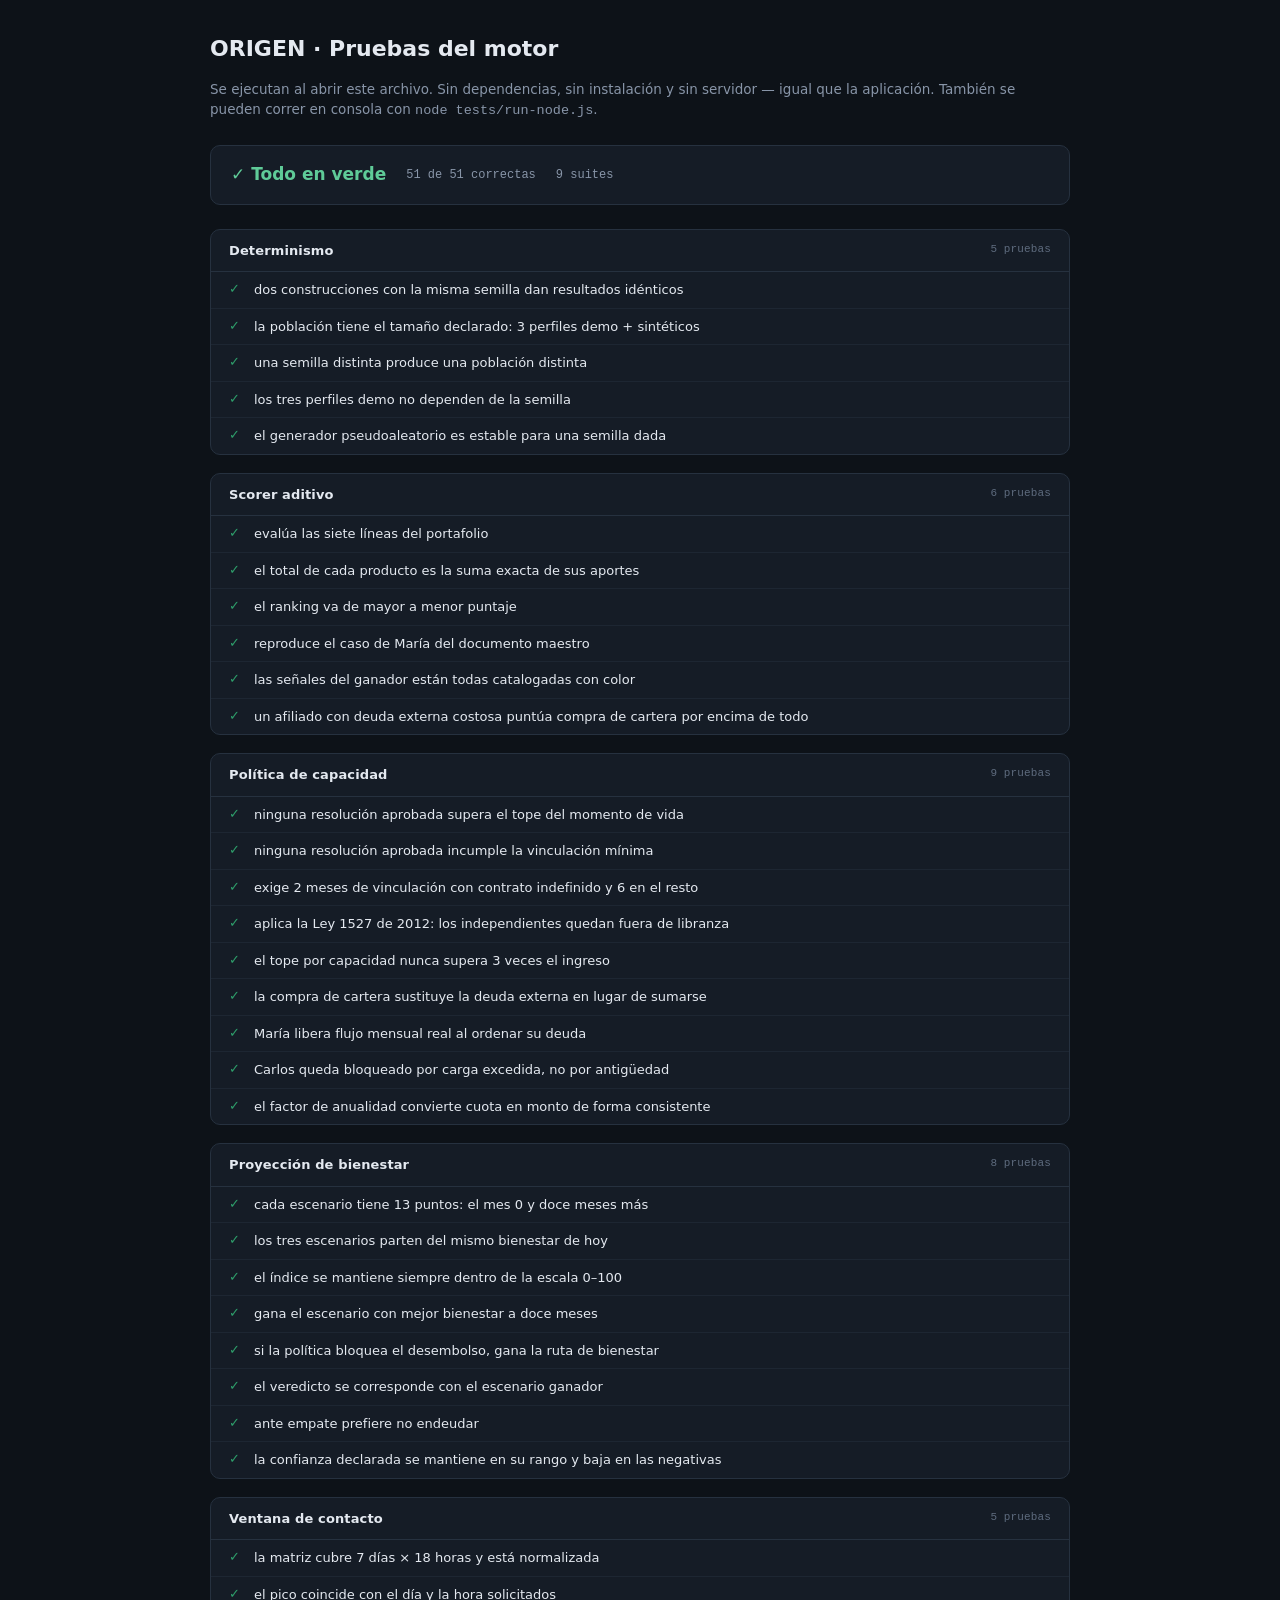
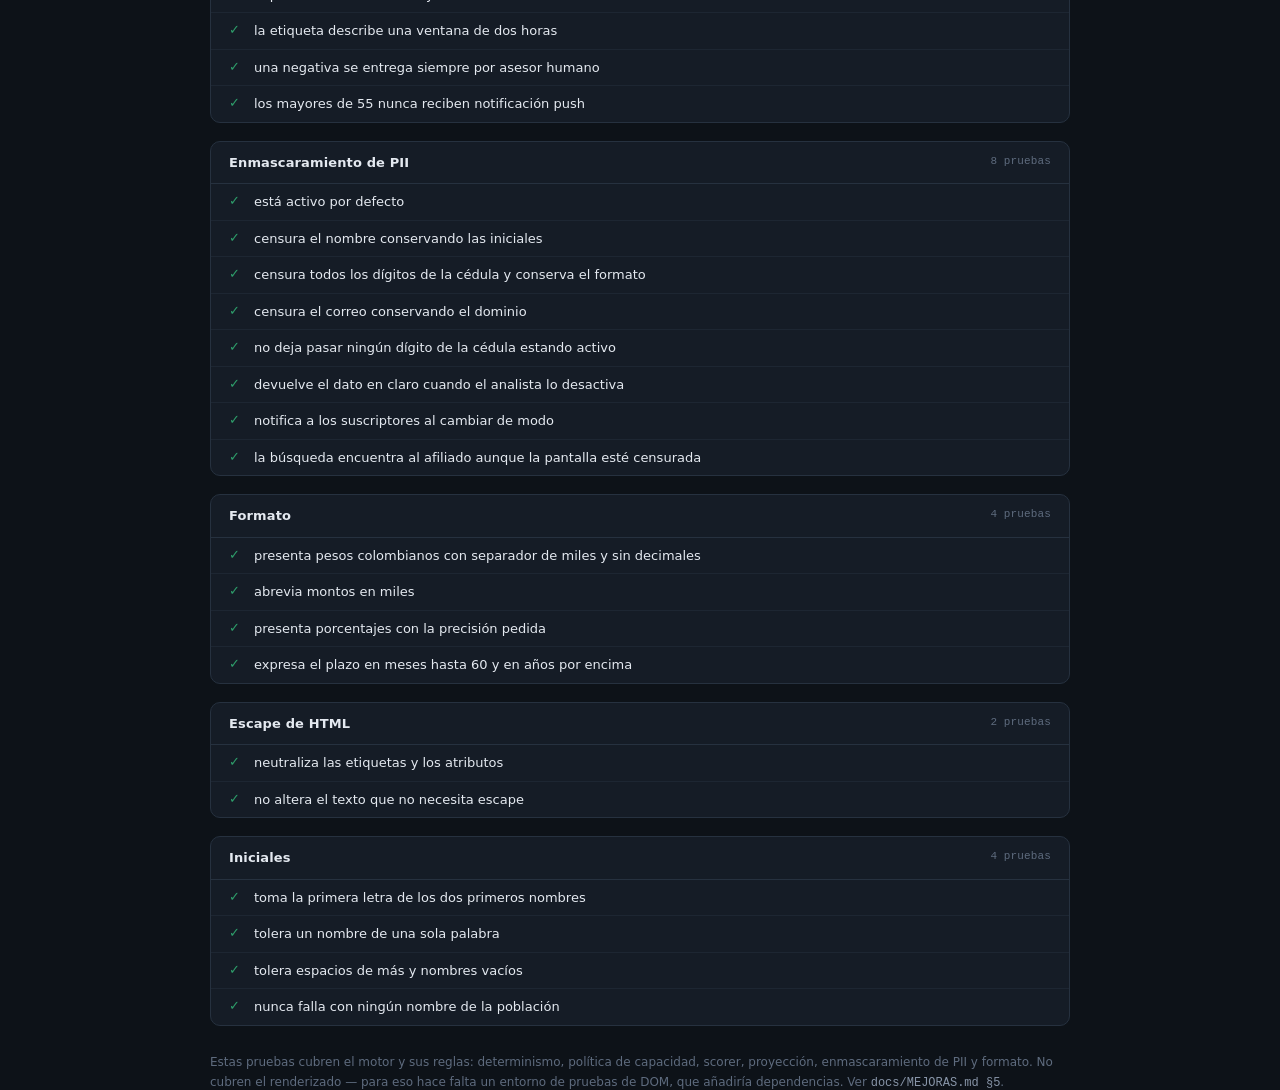
==== tests/index.html @ 96dbfa39 "refactor: separa el monolito index.html en modulos y capas index.html era 68.595 bytes en 22 lineas," ====
<!DOCTYPE html>
<html lang="es">
<head>
  <meta charset="UTF-8">
  <meta name="viewport" content="width=device-width, initial-scale=1.0">
  <title>ORIGEN · Pruebas del motor</title>
  <meta name="color-scheme" content="dark">
  <link rel="icon" type="image/png" href="../assets/brand/favicon.png">
  <link rel="stylesheet" href="../assets/css/tokens.css">
  <link rel="stylesheet" href="../assets/css/base.css">

  <style>
    /* Estilos propios del informe de pruebas. No se comparten con la app. */
    body { padding: 32px 28px 60px; }
    .wrap { max-width: 860px; margin: 0 auto; }
    h1 { margin: 0 0 4px; font-size: 22px; font-weight: 600; }
    .lede { margin-bottom: 24px; color: var(--text-muted); font-size: 13.5px; }

    .summary {
      display: flex; align-items: center; gap: 20px; flex-wrap: wrap;
      padding: 16px 20px; margin-bottom: 24px;
      background: var(--surface); border: 1px solid var(--border); border-radius: 10px;
    }
    .summary__verdict { font-size: 17px; font-weight: 600; }
    .summary__verdict--pass { color: var(--ok-bright); }
    .summary__verdict--fail { color: var(--risk-bright); }
    .summary__stat { font-family: var(--font-mono); font-size: 12px; color: var(--text-muted); }

    .suite { margin-bottom: 18px; background: var(--surface); border: 1px solid var(--border); border-radius: 10px; }
    .suite__head {
      padding: 11px 18px; border-bottom: 1px solid var(--border);
      font-size: 13px; font-weight: 600; letter-spacing: .01em;
    }
    .suite__count { float: right; font-family: var(--font-mono); font-size: 11px; color: var(--text-faint); font-weight: 400; }

    .test { display: flex; gap: 11px; padding: 8px 18px; border-bottom: 1px solid var(--border-subtle-3); font-size: 13px; }
    .test:last-child { border-bottom: none; }
    .test__mark { flex: 0 0 auto; width: 14px; font-family: var(--font-mono); }
    .test--pass .test__mark { color: var(--ok); }
    .test--fail .test__mark { color: var(--risk); }
    .test--fail .test__name { color: var(--risk-bright); }
    .test__error {
      margin-top: 5px; font-family: var(--font-mono); font-size: 11.5px;
      line-height: 1.55; color: var(--warn-bright);
    }
    .note { margin-top: 26px; font-size: 12px; line-height: 1.7; color: var(--text-faint); }
    .note code { color: var(--text-muted); }
  </style>
</head>

<body>
  <div class="wrap">
    <h1>ORIGEN · Pruebas del motor</h1>
    <p class="lede">
      Se ejecutan al abrir este archivo. Sin dependencias, sin instalación y sin
      servidor — igual que la aplicación. También se pueden correr en consola con
      <code>node tests/run-node.js</code>.
    </p>

    <div id="summary" class="summary"></div>
    <div id="results"></div>

    <p class="note">
      Estas pruebas cubren el motor y sus reglas: determinismo, política de
      capacidad, scorer, proyección, enmascaramiento de PII y formato. No cubren
      el renderizado — para eso hace falta un entorno de pruebas de DOM, que
      añadiría dependencias. Ver <code>docs/MEJORAS.md §5</code>.
    </p>
  </div>

  <!-- Motor bajo prueba: mismo orden de dependencias que en index.html -->
  <script src="../assets/js/core/namespace.js"></script>
  <script src="../assets/js/core/config.js"></script>
  <script src="../assets/js/core/math.js"></script>
  <script src="../assets/js/core/random.js"></script>
  <script src="../assets/js/core/format.js"></script>
  <script src="../assets/js/core/catalog.js"></script>
  <script src="../assets/js/domain/lifestage.js"></script>
  <script src="../assets/js/domain/engagement.js"></script>
  <script src="../assets/js/domain/population.js"></script>
  <script src="../assets/js/domain/scoring.js"></script>
  <script src="../assets/js/domain/capacity.js"></script>
  <script src="../assets/js/domain/projection.js"></script>
  <script src="../assets/js/domain/narrative.js"></script>
  <script src="../assets/js/domain/decision.js"></script>
  <script src="../assets/js/domain/dataset.js"></script>
  <script src="../assets/js/ui/privacy.js"></script>

  <!-- Ejecutor y especificaciones -->
  <script src="runner.js"></script>
  <script src="specs/determinism.spec.js"></script>
  <script src="specs/scoring.spec.js"></script>
  <script src="specs/capacity.spec.js"></script>
  <script src="specs/projection.spec.js"></script>
  <script src="specs/privacy.spec.js"></script>
  <script src="specs/format.spec.js"></script>

  <script>
    (function () {
      "use strict";

      function escapeHtml(value) {
        return ORIGEN.core.format.escapeHtml(value);
      }

      const report = TestRunner.run();
      const total = report.passed + report.failed;
      const ok = report.failed === 0;

      document.getElementById("summary").innerHTML =
        '<span class="summary__verdict summary__verdict--' + (ok ? "pass" : "fail") + '">' +
        (ok ? "✓ Todo en verde" : "✕ " + report.failed + " prueba(s) fallando") + "</span>" +
        '<span class="summary__stat">' + report.passed + " de " + total + " correctas</span>" +
        '<span class="summary__stat">' + report.results.length + " suites</span>";

      document.getElementById("results").innerHTML = report.results
        .map(function (suite) {
          const failed = suite.tests.filter(function (t) { return !t.ok; }).length;

          const rows = suite.tests
            .map(function (test) {
              return (
                '<div class="test test--' + (test.ok ? "pass" : "fail") + '">' +
                '<span class="test__mark">' + (test.ok ? "✓" : "✕") + "</span>" +
                '<span><span class="test__name">' + escapeHtml(test.name) + "</span>" +
                (test.ok ? "" : '<div class="test__error">' + escapeHtml(test.error) + "</div>") +
                "</span></div>"
              );
            })
            .join("");

          return (
            '<div class="suite"><div class="suite__head">' + escapeHtml(suite.name) +
            '<span class="suite__count">' +
            (failed ? failed + " fallando · " : "") + suite.tests.length + " pruebas" +
            "</span></div>" + rows + "</div>"
          );
        })
        .join("");

      document.title = (ok ? "✓" : "✕ " + report.failed + " ·") + " ORIGEN · Pruebas del motor";
    })();
  </script>
</body>
</html>
---- assets/css/tokens.css ----
/* ==========================================================================
   ORIGEN · Capa 1 — Design tokens
   --------------------------------------------------------------------------
   Única fuente de verdad del color, la tipografía y las medidas del sistema.
   Ninguna otra hoja declara un color literal: todas consumen estas variables.

   Se organiza en dos niveles, deliberadamente:

     1. PRIMITIVAS DE MARCA  → los tres colores del manual de Colsubsidio,
        tal cual, sin tocar. Son la referencia documental.
     2. TOKENS SEMÁNTICOS    → lo que la interfaz realmente usa, nombrado por
        su ROL (superficie, acento, riesgo…) y no por su color.

   Por qué dos niveles: la UI es oscura y los colores de marca están
   calibrados para impresión y fondo blanco. Aplicarlos crudos sobre un fondo
   #0D1218 rompe la accesibilidad. Los contrastes están medidos (WCAG 2.1,
   relación mínima 4.5:1 para texto normal):

     · Azul oficial   #0067b1 sobre --bg  =  3.20:1  ✕ NO cumple AA
     · Azul aclarado  #5B87C7 sobre --bg  =  5.14:1  ✓ cumple AA
     · Amarillo ofic. #ffd000 sobre --bg  = 12.78:1  ✓ cumple AAA
     · Ámbar actual   #C08A2E sobre --bg  =  6.19:1  ✓ cumple AA

   Conclusión honesta: el azul DEBE aclararse por accesibilidad; el amarillo
   NO necesita oscurecerse — el ámbar es una decisión estética, no técnica.
   Ver `[data-brand="oficial"]` al final del archivo para alternar.
   ========================================================================== */

:root {
  /* ---- 1. Primitivas de marca (manual Colsubsidio) --------------------- */
  /* Pantone 109 C · CMYK 0/18/100/0 · RGB 255/208/0 */
  --brand-amarillo: #ffd000;
  /* Componentes sueltos del amarillo, para construir rgba() con alfa variable
     desde JavaScript (mapa de calor de conexión). */
  --brand-amarillo-rgb: 255, 208, 0;
  /* Pantone 2196 C · CMYK 90/55/0/0 · RGB 0/103/177 */
  --brand-azul: #0067b1;
  /* Pantone Cool Gray 11 C · CMYK 0/0/0/80 · RGB 87/87/86 */
  --brand-grafito: #575756;

  /* ---- 2. Tokens semánticos ------------------------------------------- */

  /* Superficies, de más profunda a más elevada */
  --bg: #0d1218;
  --surface: #151c26;
  --surface-2: #1b2430;
  --surface-3: #212c3a;

  /* Bordes */
  --border: #26313f;
  --border-strong: #33404f;
  /* Bordes internos de tabla: el mismo borde al 60 % */
  --border-subtle: rgba(38, 49, 63, 0.6);
  --border-subtle-2: rgba(38, 49, 63, 0.55);
  --border-subtle-3: rgba(38, 49, 63, 0.5);

  /* Texto, por jerarquía */
  --text: #e4e9f0;          /* 15.41:1 sobre --bg */
  --text-muted: #8895a8;    /*  6.19:1 sobre --bg */
  --text-faint: #5e6b7e;    /*  3.47:1 — solo para etiquetas ≥ 11px en mayúsculas */

  /* Acento cálido — familia del amarillo de marca, oscurecido para el tema oscuro */
  --accent: #c08a2e;
  --accent-dim: #6e4f1b;
  --accent-soft: rgba(192, 138, 46, 0.1);
  --accent-hover: #d19a38;
  --accent-ink: #1a1206;    /* texto sobre fondo de acento — 6.10:1 */

  /* Acento frío — azul de marca aclarado hasta cumplir AA sobre superficie oscura */
  --info: #5b87c7;
  --info-bright: #84a8dc;

  /* Estado */
  --ok: #2e9e6b;
  --ok-bright: #5fcb98;
  --warn: #c9922e;
  --warn-bright: #ddb05a;
  --risk: #c4564f;
  --risk-bright: #e08a84;

  /* Momento de vida (dimensión propia del dominio, no es un estado) */
  --lifestage: #8b7fd4;

  /* ---- Paleta categórica de señales ---------------------------------- */
  /* Colores del gráfico de contribución al puntaje. Son datos-visualización:
     categóricos, no secuenciales, y deben distinguirse entre sí sobre
     --surface-2. El motor (core/catalog.js) referencia estos tokens por
     nombre, nunca hexadecimales, para que el color viva solo aquí. */
  --sig-red: #c4564f;
  --sig-red-soft: #d06b63;
  --sig-green: #3e9e8f;
  --sig-green-2: #2e9e6b;
  --sig-green-3: #4e9e86;
  --sig-green-4: #3e8e7e;
  --sig-slate: #6e7c93;
  --sig-slate-2: #7e8ca3;
  --sig-violet: #8b7fd4;
  --sig-violet-2: #a093e0;
  --sig-violet-3: #7a6dc9;
  --sig-pink: #c77fa8;
  --sig-pink-2: #d48fb4;
  --sig-sand: #d2a65b;

  /* Rellenos de la barra de asignación de ingreso */
  --alloc-obligation: #3c4a5e;
  --alloc-obligation-2: #44526a;
  --alloc-external: #a8453f;
  --alloc-external-2: #c4564f;

  /* ---- Tipografía ----------------------------------------------------- */
  --font-ui: "IBM Plex Sans", system-ui, -apple-system, "Segoe UI", sans-serif;
  --font-mono: "IBM Plex Mono", ui-monospace, "Cascadia Mono", monospace;
  --font-doc: "IBM Plex Serif", Georgia, serif;

  /* ---- Medidas -------------------------------------------------------- */
  --rail-width: 236px;
  --radius-sm: 5px;
  --radius: 7px;
  --radius-lg: 10px;

  /* ---- Movimiento ----------------------------------------------------- */
  --ease-out: cubic-bezier(0.2, 0.8, 0.2, 1);
  --dur-fast: 0.14s;
  --dur: 0.28s;
}

/* ==========================================================================
   Variante de marca estricta
   --------------------------------------------------------------------------
   Poner data-brand="oficial" en <html> sustituye el acento cálido por el
   amarillo exacto del manual. El azul NO se sustituye por el oficial: 3.20:1
   incumpliría WCAG AA sobre fondo oscuro; se mantiene la versión aclarada,
   que sigue siendo Pantone 2196 C en tono, no en luminancia.

   Un solo atributo permite mostrar ambas lecturas al jurado sin tocar código.
   ========================================================================== */

:root[data-brand="oficial"] {
  --accent: var(--brand-amarillo);
  --accent-dim: #8a7100;
  --accent-soft: rgba(255, 208, 0, 0.1);
  --accent-hover: #ffdb33;
  --accent-ink: #1a1206; /* 12.60:1 sobre el amarillo oficial */
}
---- assets/css/base.css ----
/* ==========================================================================
   ORIGEN · Capa 2 — Base
   --------------------------------------------------------------------------
   Reset mínimo, tipografía del documento y comportamientos globales.
   Solo selectores de elemento y utilidades de una sola responsabilidad.
   No contiene componentes ni layout.
   ========================================================================== */

*,
*::before,
*::after {
  box-sizing: border-box;
}

html,
body {
  margin: 0;
  padding: 0;
  height: 100%;
}

body {
  background: var(--bg);
  color: var(--text);
  font-family: var(--font-ui);
  font-size: 14px;
  line-height: 1.5;
  -webkit-font-smoothing: antialiased;
}

/* Los controles heredan la tipografía en vez de la del sistema operativo */
button {
  font-family: inherit;
  font-size: inherit;
  color: inherit;
  background: none;
  border: none;
  cursor: pointer;
}

input,
select {
  font-family: inherit;
  font-size: inherit;
}

table {
  width: 100%;
  border-collapse: collapse;
}

/* --------------------------------------------------------------------------
   Utilidades
   -------------------------------------------------------------------------- */

/* Cifras alineadas en columna: obligatorio en montos, cuotas y porcentajes */
.num {
  font-family: var(--font-mono);
  font-variant-numeric: tabular-nums;
}

/* Texto solo para lectores de pantalla */
.sr-only {
  position: absolute;
  width: 1px;
  height: 1px;
  padding: 0;
  margin: -1px;
  overflow: hidden;
  clip: rect(0, 0, 0, 0);
  white-space: nowrap;
  border: 0;
}

/* --------------------------------------------------------------------------
   Foco visible
   --------------------------------------------------------------------------
   Un único anillo de foco para todo lo interactivo. Se usa :focus-visible
   para no mostrarlo en clics de ratón pero sí en navegación por teclado.
   -------------------------------------------------------------------------- */

:where(button, a, input, select, [tabindex]):focus-visible {
  outline: 2px solid var(--info);
  outline-offset: 2px;
}

/* --------------------------------------------------------------------------
   Barra de desplazamiento (WebKit / Blink)
   -------------------------------------------------------------------------- */

::-webkit-scrollbar {
  width: 10px;
  height: 10px;
}

::-webkit-scrollbar-track {
  background: var(--bg);
}

::-webkit-scrollbar-thumb {
  background: var(--border-strong);
  border: 2px solid var(--bg);
  border-radius: 5px;
}

/* --------------------------------------------------------------------------
   Preferencia de movimiento reducido
   --------------------------------------------------------------------------
   Las animaciones de este panel son decorativas (barras que crecen, toasts).
   Ninguna comunica información por sí sola, así que se pueden desactivar por
   completo sin pérdida funcional.
   -------------------------------------------------------------------------- */

@media (prefers-reduced-motion: reduce) {
  *,
  *::before,
  *::after {
    animation-duration: 0.01ms !important;
    animation-iteration-count: 1 !important;
    transition-duration: 0.01ms !important;
    scroll-behavior: auto !important;
  }
}
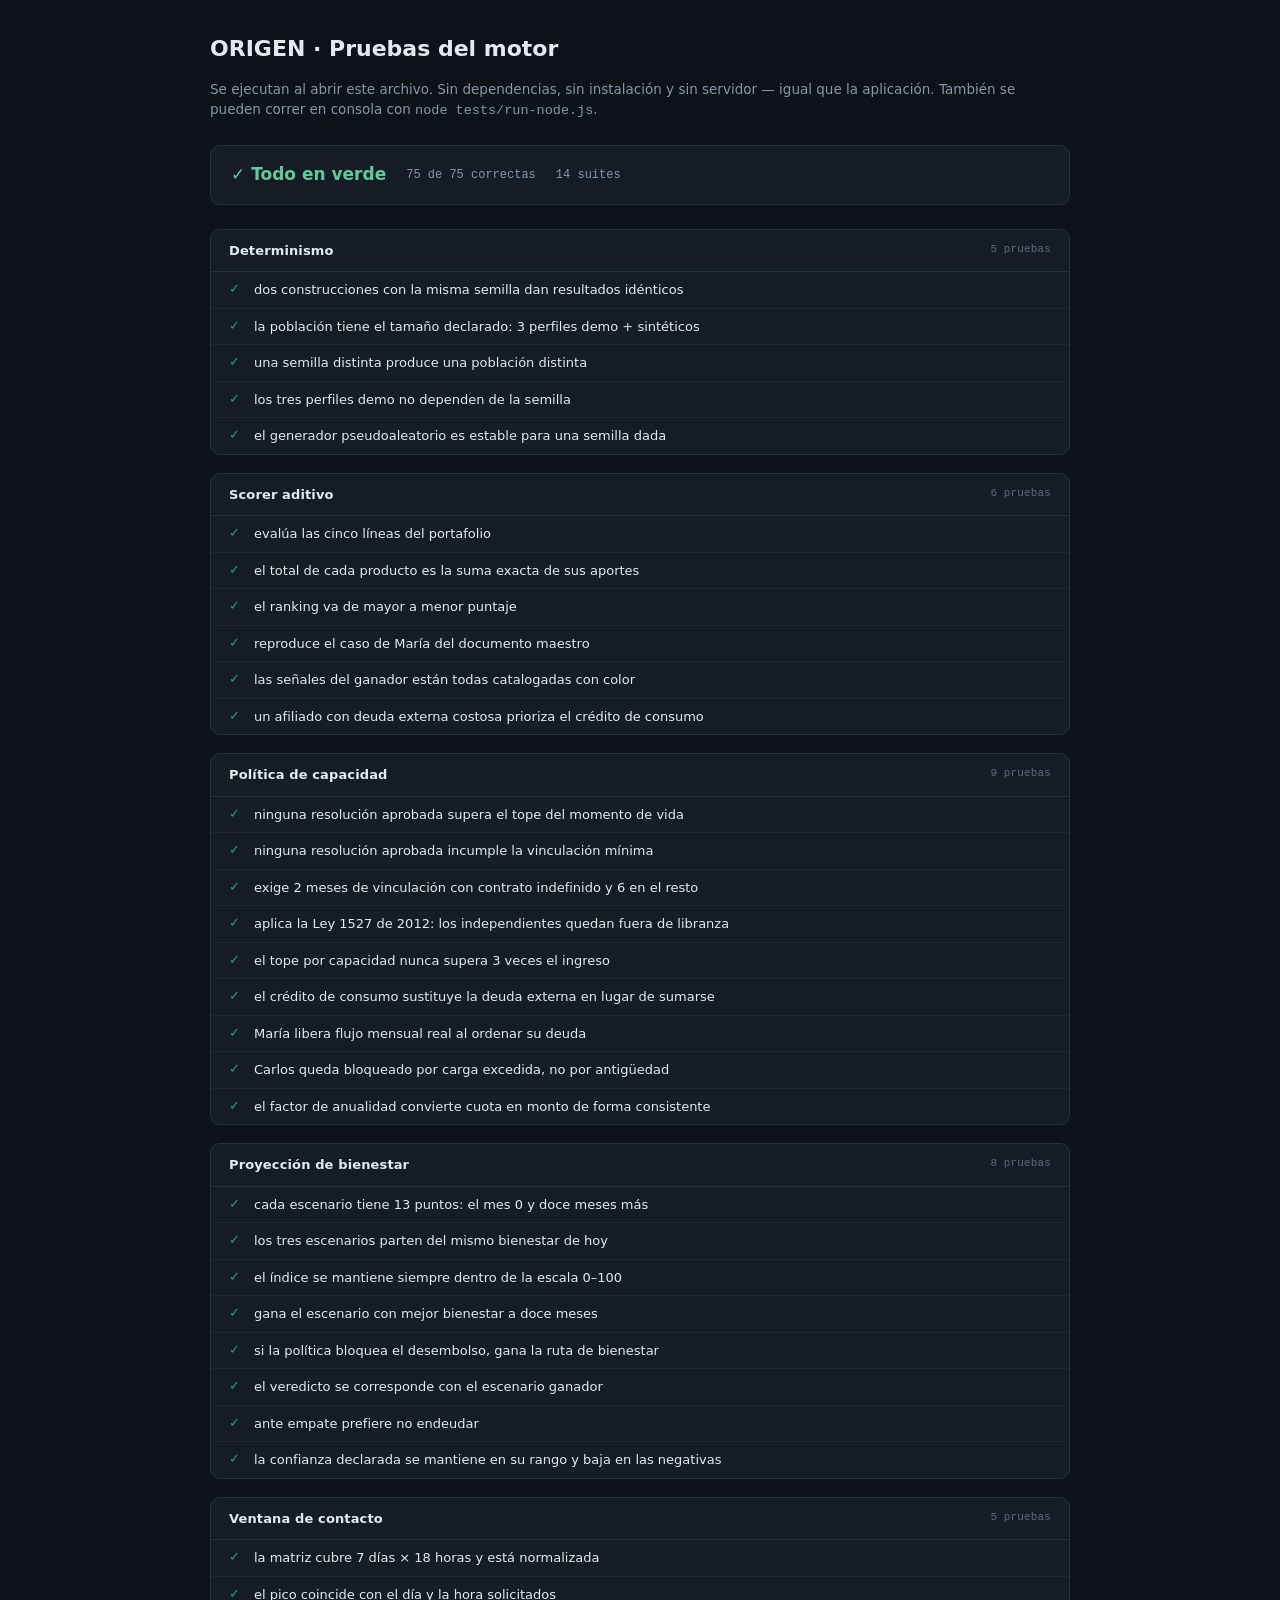
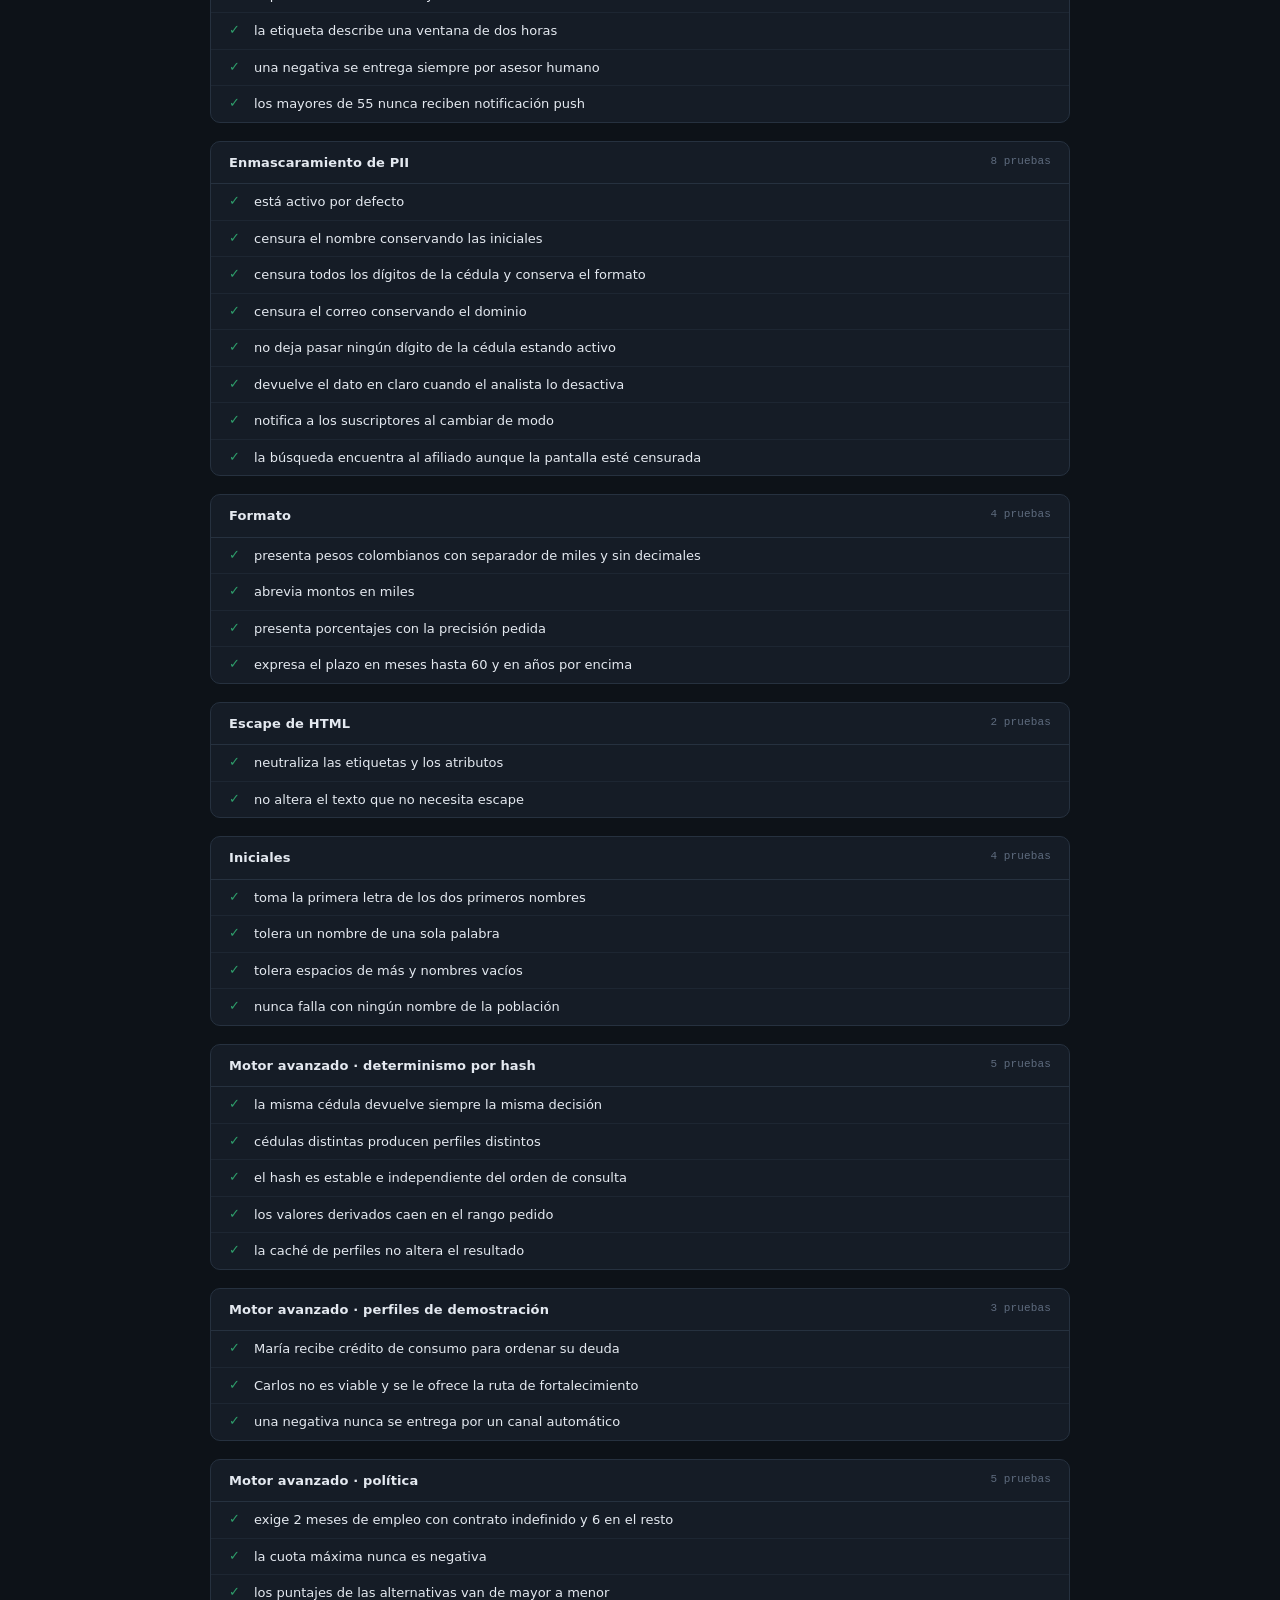
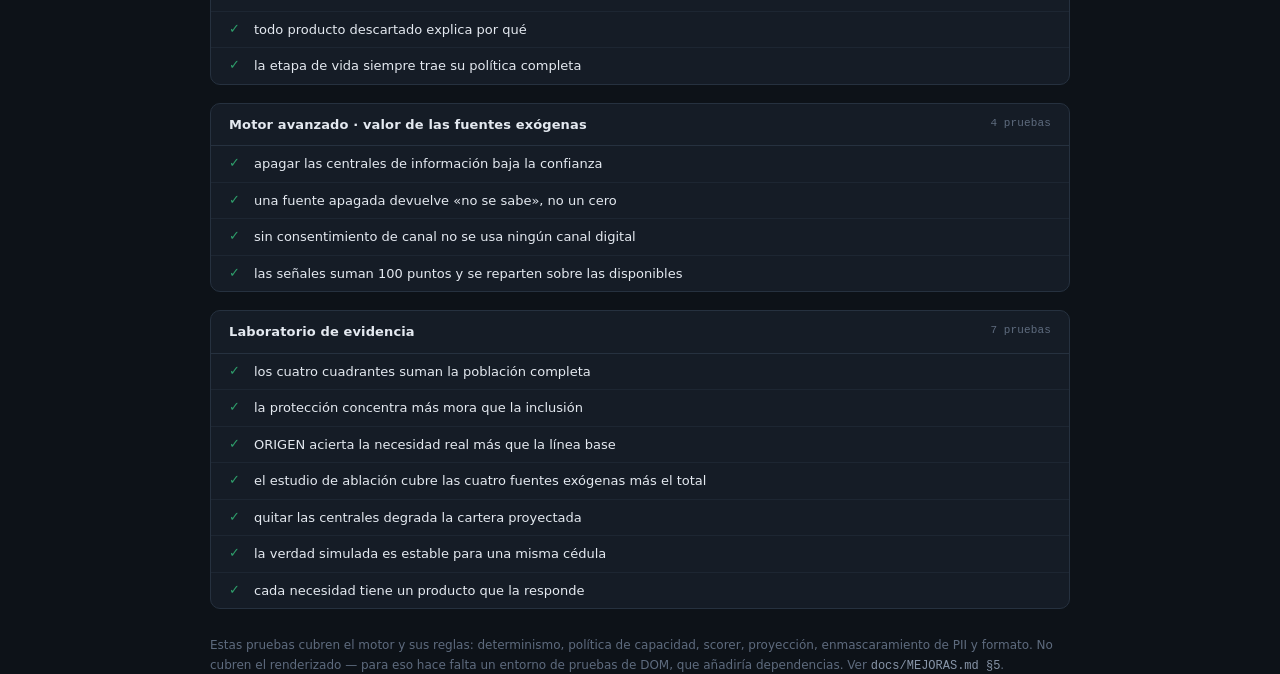
==== commit e807593b: "merge: integra origin/main portando el motor avanzado a modulos El refactor partia de edd36b4 y en o" ====
--- a/tests/index.html
+++ b/tests/index.html
@@ -84,6 +84,15 @@
   <script src="../assets/js/domain/narrative.js"></script>
   <script src="../assets/js/domain/decision.js"></script>
   <script src="../assets/js/domain/dataset.js"></script>
+  <script src="../assets/js/domain/advanced/hash.js"></script>
+  <script src="../assets/js/domain/advanced/sources.js"></script>
+  <script src="../assets/js/domain/advanced/profile.js"></script>
+  <script src="../assets/js/domain/advanced/lifestage.js"></script>
+  <script src="../assets/js/domain/advanced/policy.js"></script>
+  <script src="../assets/js/domain/advanced/deliberation.js"></script>
+  <script src="../assets/js/domain/advanced/delivery.js"></script>
+  <script src="../assets/js/domain/advanced/engine.js"></script>
+  <script src="../assets/js/domain/lab.js"></script>
   <script src="../assets/js/ui/privacy.js"></script>
 
   <!-- Ejecutor y especificaciones -->
@@ -94,6 +103,7 @@
   <script src="specs/projection.spec.js"></script>
   <script src="specs/privacy.spec.js"></script>
   <script src="specs/format.spec.js"></script>
+  <script src="specs/advanced.spec.js"></script>
 
   <script>
     (function () {
